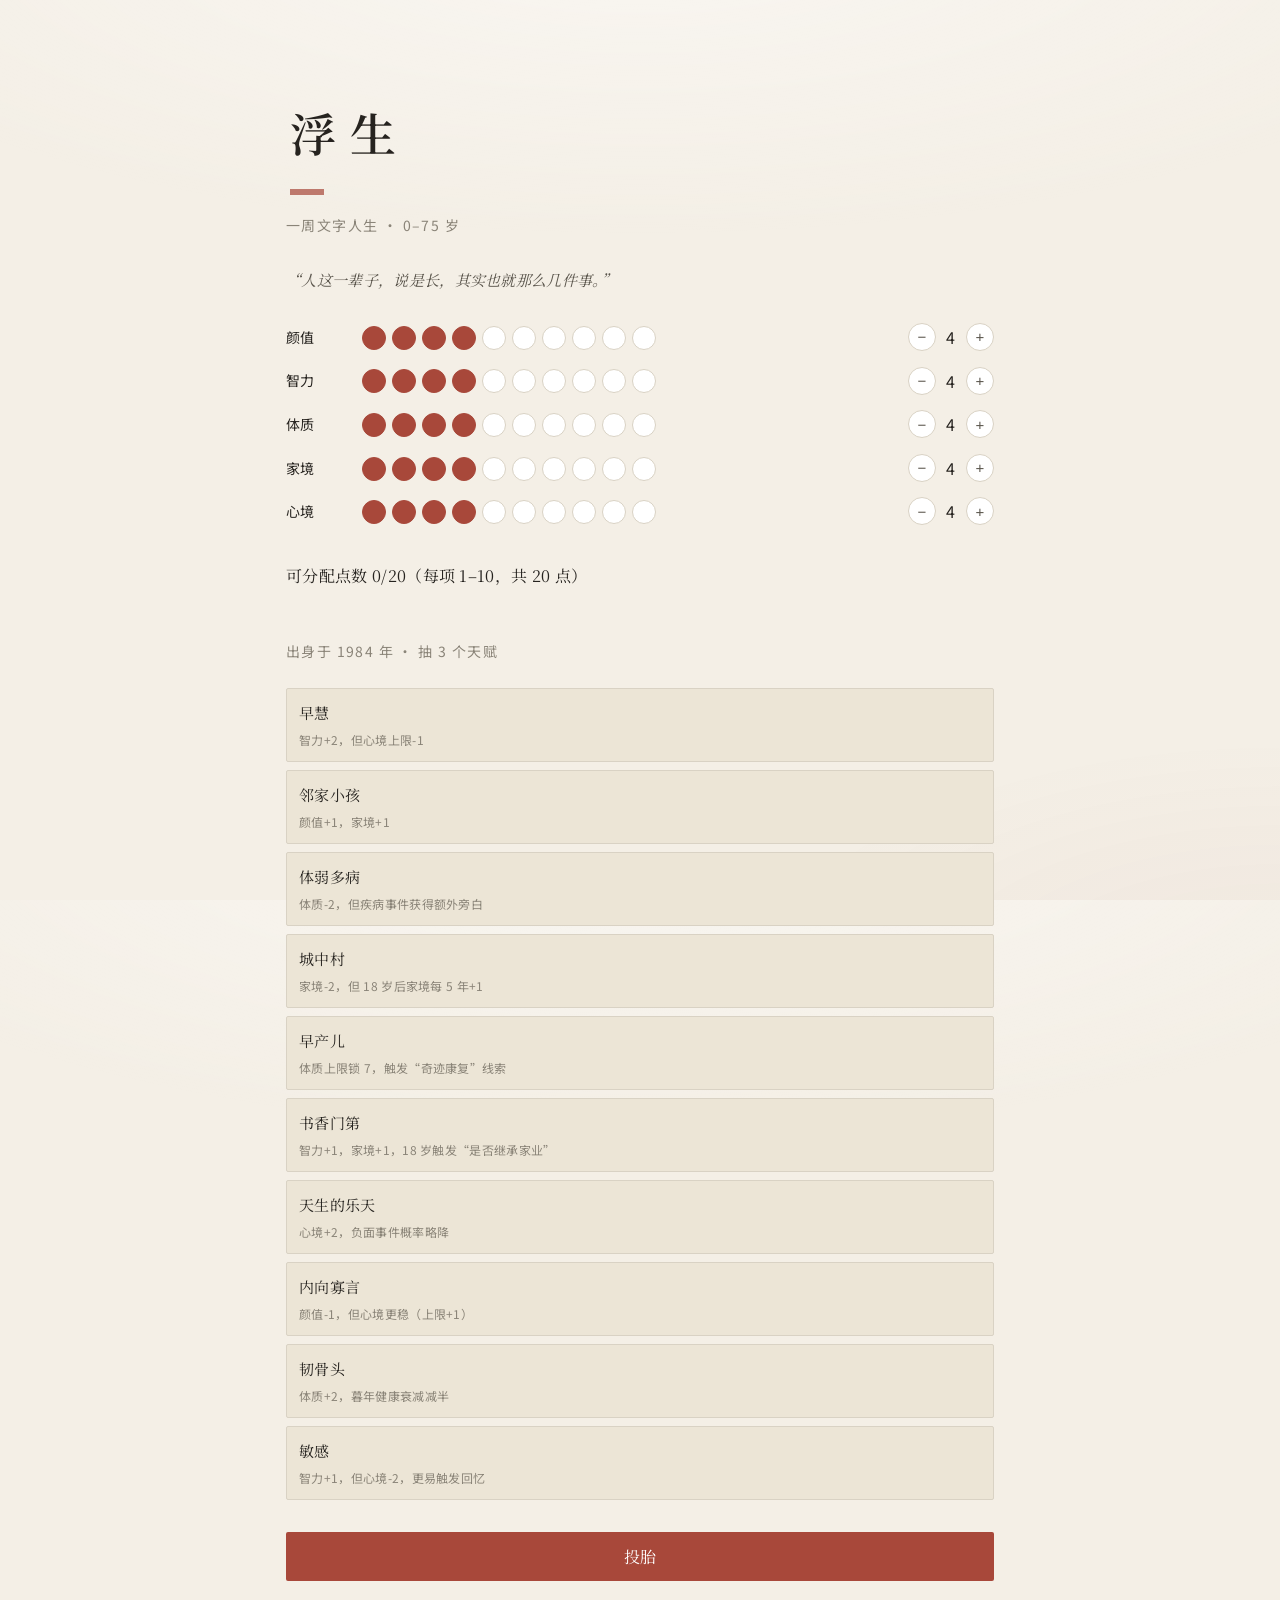
==== fusheng/index.html @ de1ee3c3 "feat: 开发智能文字人生生成系统 Co-authored-by: traeagent <traeagent@users.noreply.github.com>" ====
<!DOCTYPE html>
<html lang="zh-CN">
<head>
<meta charset="UTF-8" />
<meta name="viewport" content="width=device-width, initial-scale=1.0, viewport-fit=cover" />
<title>浮生 · 一周文字人生</title>
<meta name="description" content="以周为节奏、用克制旁白还原普通人一生的文字模拟。" />
<link rel="preconnect" href="https://fonts.googleapis.com" />
<link rel="preconnect" href="https://fonts.gstatic.com" crossorigin />
<link href="https://fonts.googleapis.com/css2?family=Noto+Serif+SC:wght@400;500;600&family=Noto+Sans+SC:wght@400;500&display=swap" rel="stylesheet" />
<link rel="stylesheet" href="./style.css" />
</head>
<body>
<div id="app">
  <!-- 顶部状态条 -->
  <header class="topbar" id="topbar" hidden>
    <div class="topbar-left">
      <span class="age-tag" id="ageTag">0 岁</span>
      <span class="stage-tag" id="stageTag">婴幼</span>
    </div>
    <div class="topbar-right">
      <button class="ghost-btn" id="menuBtn" title="菜单">≡</button>
    </div>
  </header>

  <!-- 旁白与选项主区 -->
  <main class="stage" id="stage">
    <!-- 开局屏 / 游戏屏 / 结局屏 由 ui.js 注入 -->
  </main>

  <!-- 属性面板（可折叠） -->
  <section class="attrs-panel" id="attrsPanel" hidden>
    <div class="attrs-grid" id="attrsGrid"></div>
    <div class="mood-hint" id="moodHint"></div>
    <div class="talents-row" id="talentsRow"></div>
  </section>

  <!-- 菜单浮层 -->
  <div class="overlay" id="menuOverlay" hidden>
    <div class="sheet">
      <h3>浮生</h3>
      <button class="menu-item" data-act="timeline">一生时间轴</button>
      <button class="menu-item" data-act="attrs">显示 / 隐藏属性</button>
      <button class="menu-item" data-act="save">保存进度</button>
      <button class="menu-item" data-act="restart">重新投胎</button>
      <button class="menu-item" data-act="aiConfig">AI 接入设置</button>
      <button class="menu-item close" data-act="close">合上</button>
    </div>
  </div>

  <!-- 时间轴浮层 -->
  <div class="overlay" id="timelineOverlay" hidden>
    <div class="sheet wide">
      <h3>一生时间轴</h3>
      <div class="timeline" id="timelineList"></div>
      <button class="menu-item close" data-act="closeTimeline">合上</button>
    </div>
  </div>

  <!-- AI 接入浮层 -->
  <div class="overlay" id="aiOverlay" hidden>
    <div class="sheet">
      <h3>AI 接入设置</h3>
      <p class="ai-tip">引擎默认走规则文案。接入大模型后，旁白、选项与结局将由 AI 依据玩家意图与一生轨迹动态生成，而非固定模板触发。</p>
      <label class="field">
        <span>API 地址</span>
        <input type="text" id="aiEndpoint" placeholder="https://your-llm/chat/completions" />
      </label>
      <label class="field">
        <span>API Key</span>
        <input type="password" id="aiKey" placeholder="sk-..." />
      </label>
      <label class="field">
        <span>模型名</span>
        <input type="text" id="aiModel" placeholder="gpt-4o-mini / glm-4-flash ..." />
      </label>
      <label class="field row">
        <input type="checkbox" id="aiEnabled" />
        <span>启用 AI 内容生成（兜底走规则）</span>
      </label>
      <div class="ai-actions">
        <button class="solid-btn" id="aiSaveBtn">保存设置</button>
        <button class="menu-item close" data-act="closeAi">合上</button>
      </div>
      <p class="ai-status" id="aiStatus"></p>
    </div>
  </div>

  <!-- AI 正在思考提示 -->
  <div class="thinking" id="thinking" hidden>
    <span class="dot"></span><span class="dot"></span><span class="dot"></span>
    <em id="thinkingText">正在为你这一刻落笔</em>
  </div>
</div>

<script type="module" src="./js/main.js"></script>
</body>
</html>
---- fusheng/style.css ----
/* 浮生 · 克制水墨文学风
   原则：纸白底、墨黑字、单一褪色朱作为锚点；衬线为主，留白即叙事 */

:root{
  --paper:#f4efe6;          /* 宣纸底 */
  --paper-2:#ece5d6;
  --ink:#26231f;            /* 墨黑 */
  --ink-soft:#5a554c;
  --ink-faint:#8a8478;
  --seal:#a8483a;           /* 褪色朱印 */
  --seal-soft:#c07a6a;
  --line:#d9d2c4;
  --shadow:0 1px 0 rgba(38,35,31,.04), 0 8px 30px -12px rgba(38,35,31,.18);
  --serif:"Noto Serif SC", "Songti SC", "STSong", serif;
  --sans:"Noto Sans SC", system-ui, -apple-system, sans-serif;
}

*{box-sizing:border-box; -webkit-tap-highlight-color:transparent;}
html,body{margin:0; height:100%;}
body{
  font-family:var(--serif);
  color:var(--ink);
  background:var(--paper);
  background-image:
    radial-gradient(120% 60% at 50% -10%, rgba(255,255,255,.5), transparent 60%),
    radial-gradient(60% 40% at 100% 110%, rgba(168,72,58,.05), transparent 70%);
  -webkit-font-smoothing:antialiased;
  text-rendering:optimizeLegibility;
  line-height:1.85;
  letter-spacing:.02em;
}

#app{
  max-width:760px;
  margin:0 auto;
  min-height:100%;
  display:flex;
  flex-direction:column;
  padding:env(safe-area-inset-top) env(safe-area-inset-right) env(safe-area-inset-bottom) env(safe-area-inset-left);
}

/* 顶部条 */
.topbar{
  display:flex; align-items:center; justify-content:space-between;
  padding:14px 20px 6px;
  font-family:var(--sans);
}
.topbar[hidden]{display:none;}
.topbar-left{display:flex; gap:10px; align-items:baseline;}
.age-tag{font-size:15px; color:var(--ink); font-weight:600; letter-spacing:.08em;}
.stage-tag{font-size:12px; color:var(--ink-faint); border:1px solid var(--line); padding:1px 8px; border-radius:2px;}
.ghost-btn{
  font-family:var(--sans); font-size:20px; line-height:1;
  background:none; border:none; color:var(--ink-soft); cursor:pointer; padding:4px 8px;
}
.ghost-btn:hover{color:var(--seal);}

/* 主舞台 */
.stage{
  flex:1;
  padding:18px 26px 32px;
  display:flex; flex-direction:column;
  min-height:0;
}
.narration{
  font-size:18.5px;
  color:var(--ink);
  margin:0 0 22px;
  min-height:1.2em;
  opacity:0;
  transform:translateY(6px);
  transition:opacity .8s ease, transform .8s ease;
}
.narration.in{opacity:1; transform:none;}
.narration .em{color:var(--seal); font-weight:500;}
.narration .ai-mark{
  font-family:var(--sans); font-size:10px; color:var(--seal-soft);
  vertical-align:super; margin-left:4px; letter-spacing:.1em;
}
.meta-line{
  font-family:var(--sans); font-size:12px; color:var(--ink-faint);
  margin:-12px 0 18px; letter-spacing:.05em;
}

/* 选项 */
.choices{display:flex; flex-direction:column; gap:10px; margin-top:auto;}
.choice{
  text-align:left;
  font-family:var(--serif);
  font-size:16.5px;
  color:var(--ink);
  background:var(--paper-2);
  border:1px solid var(--line);
  border-left:3px solid var(--seal-soft);
  padding:13px 16px;
  border-radius:2px;
  cursor:pointer;
  transition:background .18s, border-color .18s, transform .08s, opacity .18s;
  line-height:1.5;
}
.choice:hover{background:#e4ddcc; border-left-color:var(--seal);}
.choice:active{transform:translateX(2px);}
.choice.disabled{
  opacity:.42; cursor:not-allowed; border-left-color:var(--line);
}
.choice .req{
  display:block; font-family:var(--sans); font-size:11px; color:var(--ink-faint); margin-top:3px;
}
.choice .lock{font-family:var(--sans); font-size:11px; color:var(--ink-faint); margin-right:6px;}

/* 继续按钮（纯旁白节点） */
.continue-btn{
  align-self:flex-start;
  font-family:var(--serif); font-size:15px; color:var(--ink-soft);
  background:none; border:1px solid var(--line); border-radius:2px;
  padding:9px 22px; cursor:pointer; margin-top:auto;
}
.continue-btn:hover{color:var(--seal); border-color:var(--seal-soft);}

/* 属性面板 */
.attrs-panel{padding:0 26px 14px; font-family:var(--sans);}
.attrs-panel[hidden]{display:none;}
.attrs-grid{display:grid; grid-template-columns:repeat(5,1fr); gap:8px;}
.attr{display:flex; flex-direction:column; gap:4px;}
.attr .lbl{font-size:11px; color:var(--ink-faint); letter-spacing:.05em;}
.attr .bar{height:4px; background:var(--line); border-radius:2px; overflow:hidden;}
.attr .bar > i{display:block; height:100%; background:var(--ink-soft); transition:width .5s ease;}
.attr .val{font-size:12px; color:var(--ink-soft);}
.attr.mood .bar > i{background:var(--seal-soft);}
.mood-hint{font-size:12px; color:var(--seal-soft); margin-top:8px; min-height:1em;}
.talents-row{display:flex; flex-wrap:wrap; gap:6px; margin-top:10px;}
.talents-row .t{
  font-size:11px; color:var(--ink-soft); border:1px dashed var(--line);
  padding:1px 8px; border-radius:2px;
}

/* 浮层 */
.overlay{
  position:fixed; inset:0; background:rgba(38,35,31,.42);
  display:flex; align-items:center; justify-content:center; padding:24px; z-index:30;
  backdrop-filter:blur(2px);
}
.overlay[hidden]{display:none;}
.sheet{
  background:var(--paper); border:1px solid var(--line); border-radius:4px;
  padding:22px; width:100%; max-width:380px; box-shadow:var(--shadow);
  display:flex; flex-direction:column; gap:8px;
}
.sheet.wide{max-width:640px; max-height:80vh; overflow:auto;}
.sheet h3{margin:0 0 8px; font-size:18px; font-weight:600; color:var(--ink);}
.menu-item{
  text-align:left; font-family:var(--serif); font-size:15px; color:var(--ink);
  background:none; border:1px solid var(--line); border-radius:2px;
  padding:11px 14px; cursor:pointer;
}
.menu-item:hover{background:var(--paper-2);}
.menu-item.close{color:var(--ink-faint); margin-top:6px;}

/* 时间轴 */
.timeline{display:flex; flex-direction:column; gap:12px; margin:4px 0 16px;}
.tl-item{border-left:2px solid var(--line); padding:2px 0 2px 14px;}
.tl-item .age{font-family:var(--sans); font-size:11px; color:var(--ink-faint);}
.tl-item .txt{font-size:14.5px; color:var(--ink); margin:2px 0;}
.tl-item .ch{font-size:13px; color:var(--seal); font-style:italic;}

/* AI 设置 */
.ai-tip{font-family:var(--sans); font-size:12px; color:var(--ink-soft); line-height:1.7; margin:0 0 10px;}
.field{display:flex; flex-direction:column; gap:4px; margin-bottom:10px; font-family:var(--sans);}
.field > span{font-size:12px; color:var(--ink-faint);}
.field input[type=text],.field input[type=password]{
  font-family:var(--sans); font-size:13px; padding:8px 10px;
  border:1px solid var(--line); border-radius:2px; background:#fff;
}
.field.row{flex-direction:row; align-items:center; gap:8px;}
.ai-actions{display:flex; gap:8px; margin-top:6px;}
.solid-btn{
  flex:1; font-family:var(--serif); font-size:14px; color:#fff;
  background:var(--seal); border:none; border-radius:2px; padding:10px; cursor:pointer;
}
.ai-status{font-family:var(--sans); font-size:12px; color:var(--seal-soft); margin:6px 0 0; min-height:1em;}

/* AI 思考提示 */
.thinking{
  position:fixed; left:0; right:0; bottom:24px; display:flex; align-items:center; gap:6px;
  justify-content:center; font-family:var(--sans); color:var(--ink-soft); font-size:13px;
  z-index:20; pointer-events:none;
}
.thinking[hidden]{display:none;}
.thinking em{font-style:normal; margin-left:6px;}
.dot{width:6px; height:6px; border-radius:50%; background:var(--seal-soft); opacity:.4;
  animation:blink 1.2s infinite ease-in-out;}
.dot:nth-child(2){animation-delay:.2s;}
.dot:nth-child(3){animation-delay:.4s;}
@keyframes blink{0%,80%,100%{opacity:.3; transform:scale(.8);} 40%{opacity:1; transform:scale(1.1);}}

/* 开局屏 */
.start{display:flex; flex-direction:column; gap:18px; padding-top:8vh;}
.start .title{font-size:46px; font-weight:600; letter-spacing:.3em; color:var(--ink); margin:0 0 0 4px; position:relative;}
.start .title::after{content:""; display:block; width:34px; height:6px; background:var(--seal); margin-top:14px; opacity:.7;}
.start .sub{font-size:14px; color:var(--ink-faint); font-family:var(--sans); letter-spacing:.1em; margin:0;}
.start .quote{font-size:15px; color:var(--ink-soft); font-style:italic; margin:8px 0 4px; line-height:2;}
.alloc{display:flex; flex-direction:column; gap:14px; margin-top:6px;}
.alloc .row{display:flex; align-items:center; gap:12px; font-family:var(--sans);}
.alloc .row .name{width:64px; font-size:14px; color:var(--ink);}
.alloc .row .pts{flex:1; display:flex; gap:6px;}
.alloc .row .pt{
  width:24px; height:24px; border:1px solid var(--line); border-radius:50%;
  background:#fff; cursor:pointer; transition:all .12s;
}
.alloc .row .pt.on{background:var(--seal); border-color:var(--seal);}
.alloc .row .pt:hover{border-color:var(--seal-soft);}
.alloc .row .ctrl{display:flex; gap:6px;}
.alloc .row button{
  width:28px; height:28px; border:1px solid var(--line); background:#fff;
  border-radius:50%; cursor:pointer; font-size:15px; color:var(--ink-soft);
}
.alloc .pool{font-family:var(--sans); font-size:13px; color:var(--ink-faint); text-align:right;}
.talent-pick{display:flex; flex-direction:column; gap:8px; margin-top:6px;}
.talent-card{
  text-align:left; border:1px solid var(--line); border-radius:2px; padding:10px 12px;
  background:var(--paper-2); cursor:pointer; font-family:var(--serif);
}
.talent-card:hover{border-color:var(--seal-soft);}
.talent-card.picked{border-color:var(--seal); background:#efe6d8;}
.talent-card .tn{font-size:15px; color:var(--ink);}
.talent-card .td{font-size:12px; color:var(--ink-faint); font-family:var(--sans); margin-top:2px;}
.start-actions{display:flex; gap:10px; margin-top:14px;}
.start-actions .solid-btn{flex:1; font-size:16px; padding:13px;}
.ghost-link{
  background:none; border:none; font-family:var(--sans); font-size:13px; color:var(--ink-faint);
  cursor:pointer; text-decoration:underline;
}

/* 结局屏 */
.ending{display:flex; flex-direction:column; gap:18px; padding-top:4vh;}
.ending .grade{font-size:34px; font-weight:600; letter-spacing:.2em; color:var(--seal); margin:0;}
.ending .grade-sub{font-family:var(--sans); font-size:12px; color:var(--ink-faint); margin-top:-10px;}
.ending .narrative{font-size:17px; line-height:2.1; color:var(--ink); margin:6px 0;}
.ending .stats{font-family:var(--sans); font-size:12px; color:var(--ink-soft); line-height:2; border-top:1px solid var(--line); padding-top:12px;}
.ending .stats b{color:var(--ink); font-weight:500;}

/* 空行留白（呼吸） */
.gap{height:18px;}

/* 响应式 */
@media (max-width:560px){
  .stage{padding:14px 18px 26px;}
  .narration{font-size:17px;}
  .attrs-panel{padding:0 18px 12px;}
  .attrs-grid{grid-template-columns:repeat(5,1fr); gap:6px;}
  .start .title{font-size:38px;}
}
@media (prefers-reduced-motion:reduce){
  *{transition:none !important; animation:none !important;}
}
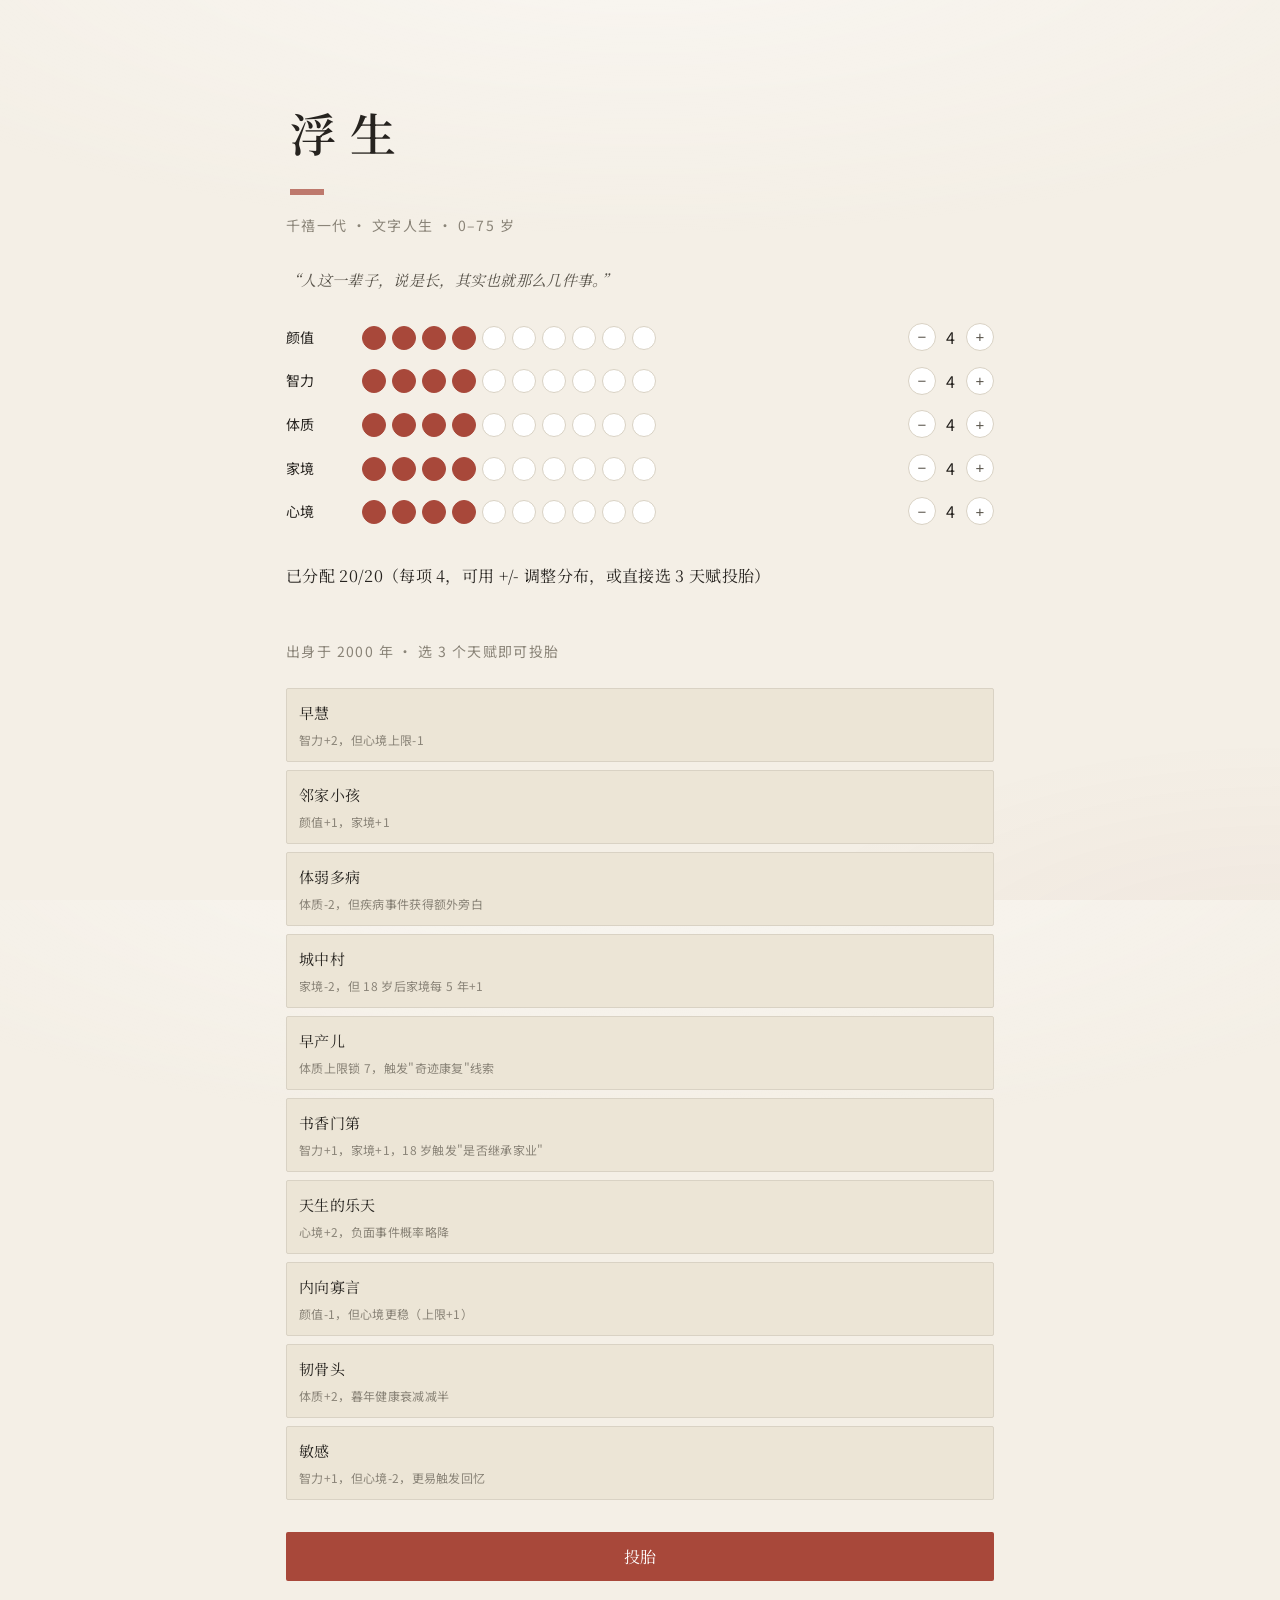
==== commit c5a4b4d7: "feat: 开发智能文字人生生成系统 Co-authored-by: traeagent <traeagent@users.noreply.github.com>" ====
--- a/fusheng/index.html
+++ b/fusheng/index.html
@@ -91,6 +91,9 @@
     <span class="dot"></span><span class="dot"></span><span class="dot"></span>
     <em id="thinkingText">正在为你这一刻落笔</em>
   </div>
+
+  <!-- 选择后属性变化浮动提示 -->
+  <div class="delta-toast" id="deltaToast" hidden></div>
 </div>
 
 <script type="module" src="./js/main.js"></script>
--- a/fusheng/style.css
+++ b/fusheng/style.css
@@ -242,6 +242,35 @@
 /* 空行留白（呼吸） */
 .gap{height:18px;}
 
+/* 属性变化浮动提示 */
+.delta-toast{
+  position:fixed; left:50%; bottom:96px; transform:translateX(-50%);
+  background:var(--paper); border:1px solid var(--seal-soft); border-radius:3px;
+  padding:10px 18px; font-family:var(--sans); font-size:13px; color:var(--ink);
+  box-shadow:var(--shadow); z-index:25; display:flex; gap:16px;
+  animation:deltaIn .3s ease;
+}
+.delta-toast[hidden]{display:none;}
+.delta-toast .d-item{display:flex; align-items:center; gap:3px; white-space:nowrap;}
+.delta-toast .d-item.up{color:var(--seal);}
+.delta-toast .d-item.down{color:var(--ink-faint);}
+.delta-toast .d-item.flat{color:var(--ink-faint);}
+@keyframes deltaIn{from{opacity:0; transform:translateX(-50%) translateY(8px);} to{opacity:1; transform:translateX(-50%) translateY(0);}}
+.delta-toast.fade{animation:deltaOut .4s ease forwards;}
+@keyframes deltaOut{to{opacity:0; transform:translateX(-50%) translateY(-8px);}}
+
+/* 过渡旁白（衔接上一选择） */
+.narration.transition{
+  font-size:14.5px; color:var(--ink-faint); font-style:italic;
+  margin:0 0 10px; padding-left:10px; border-left:2px solid var(--line);
+  min-height:0;
+}
+.narration.transition.in{opacity:.9; transform:none;}
+
+/* 属性变化时数值高亮 */
+.attr.flash .val{color:var(--seal); transition:color .3s;}
+.attr.flash .bar > i{background:var(--seal);}
+
 /* 响应式 */
 @media (max-width:560px){
   .stage{padding:14px 18px 26px;}
